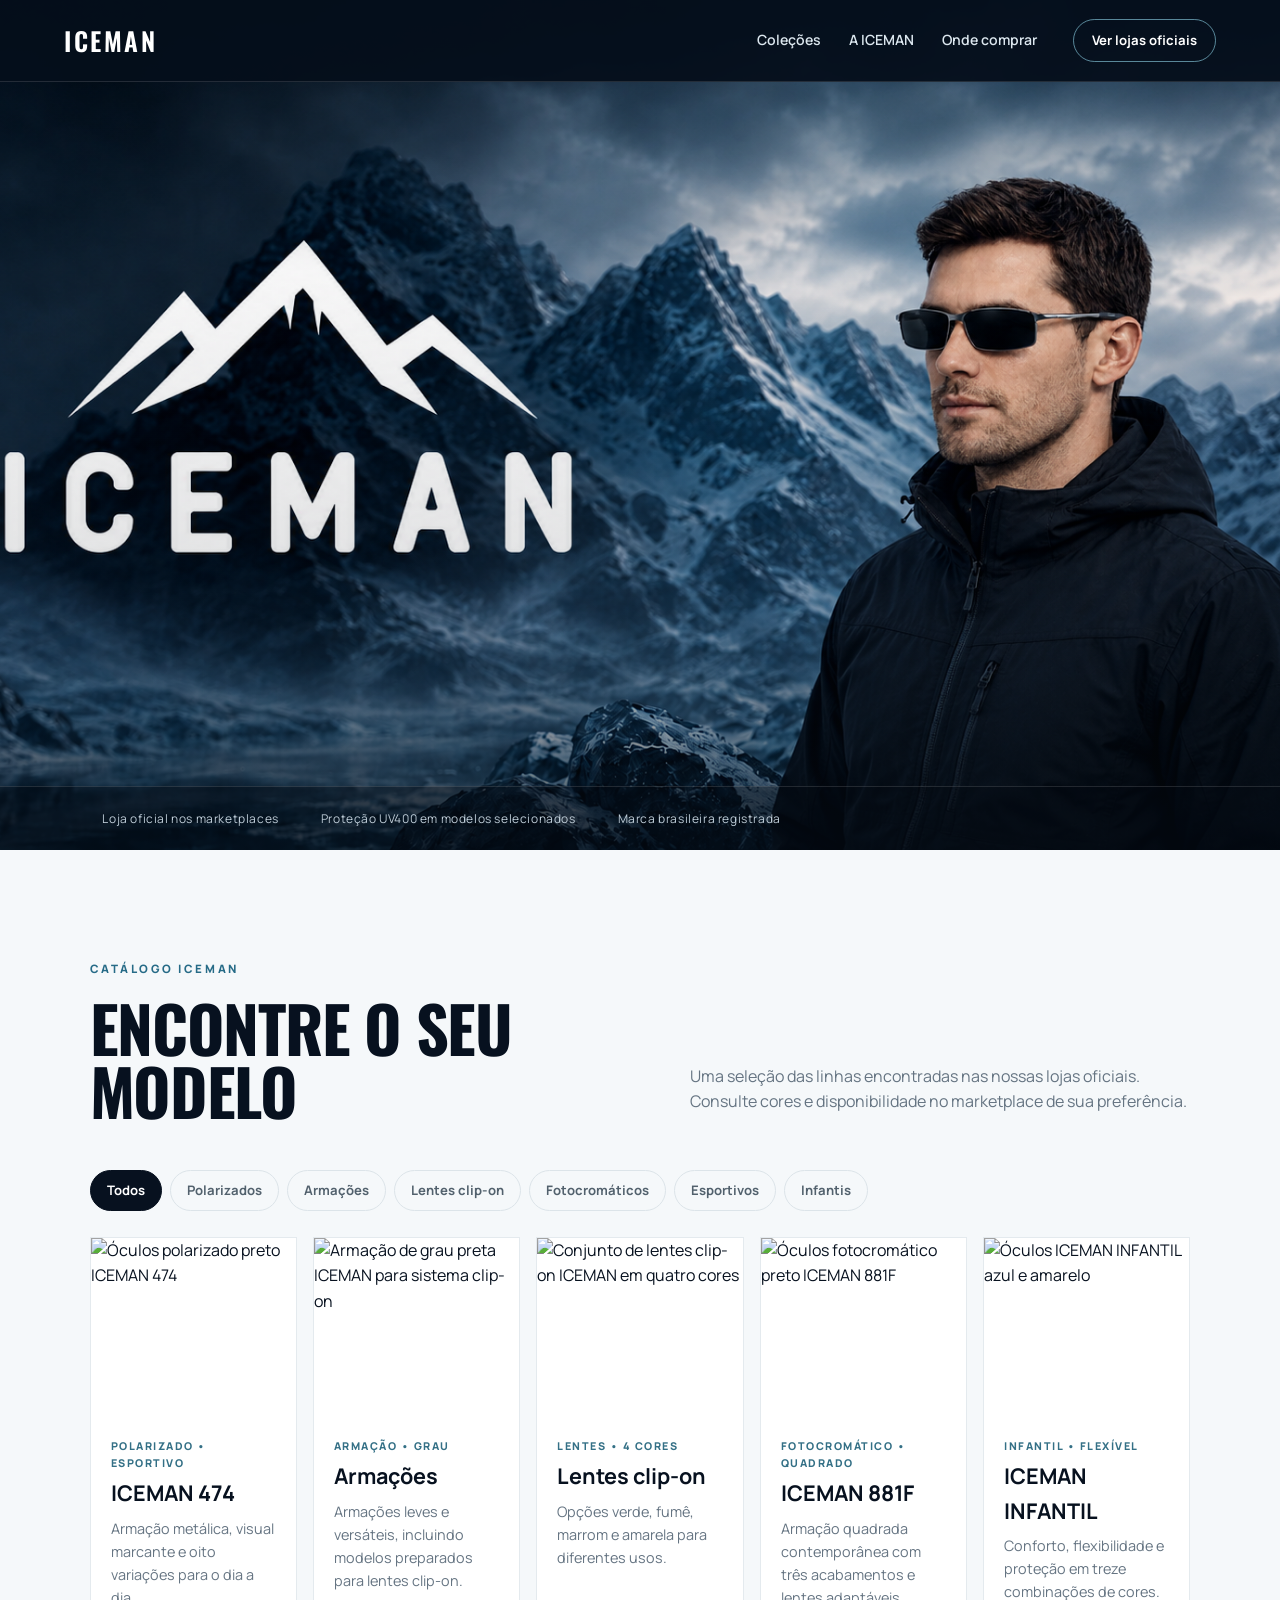
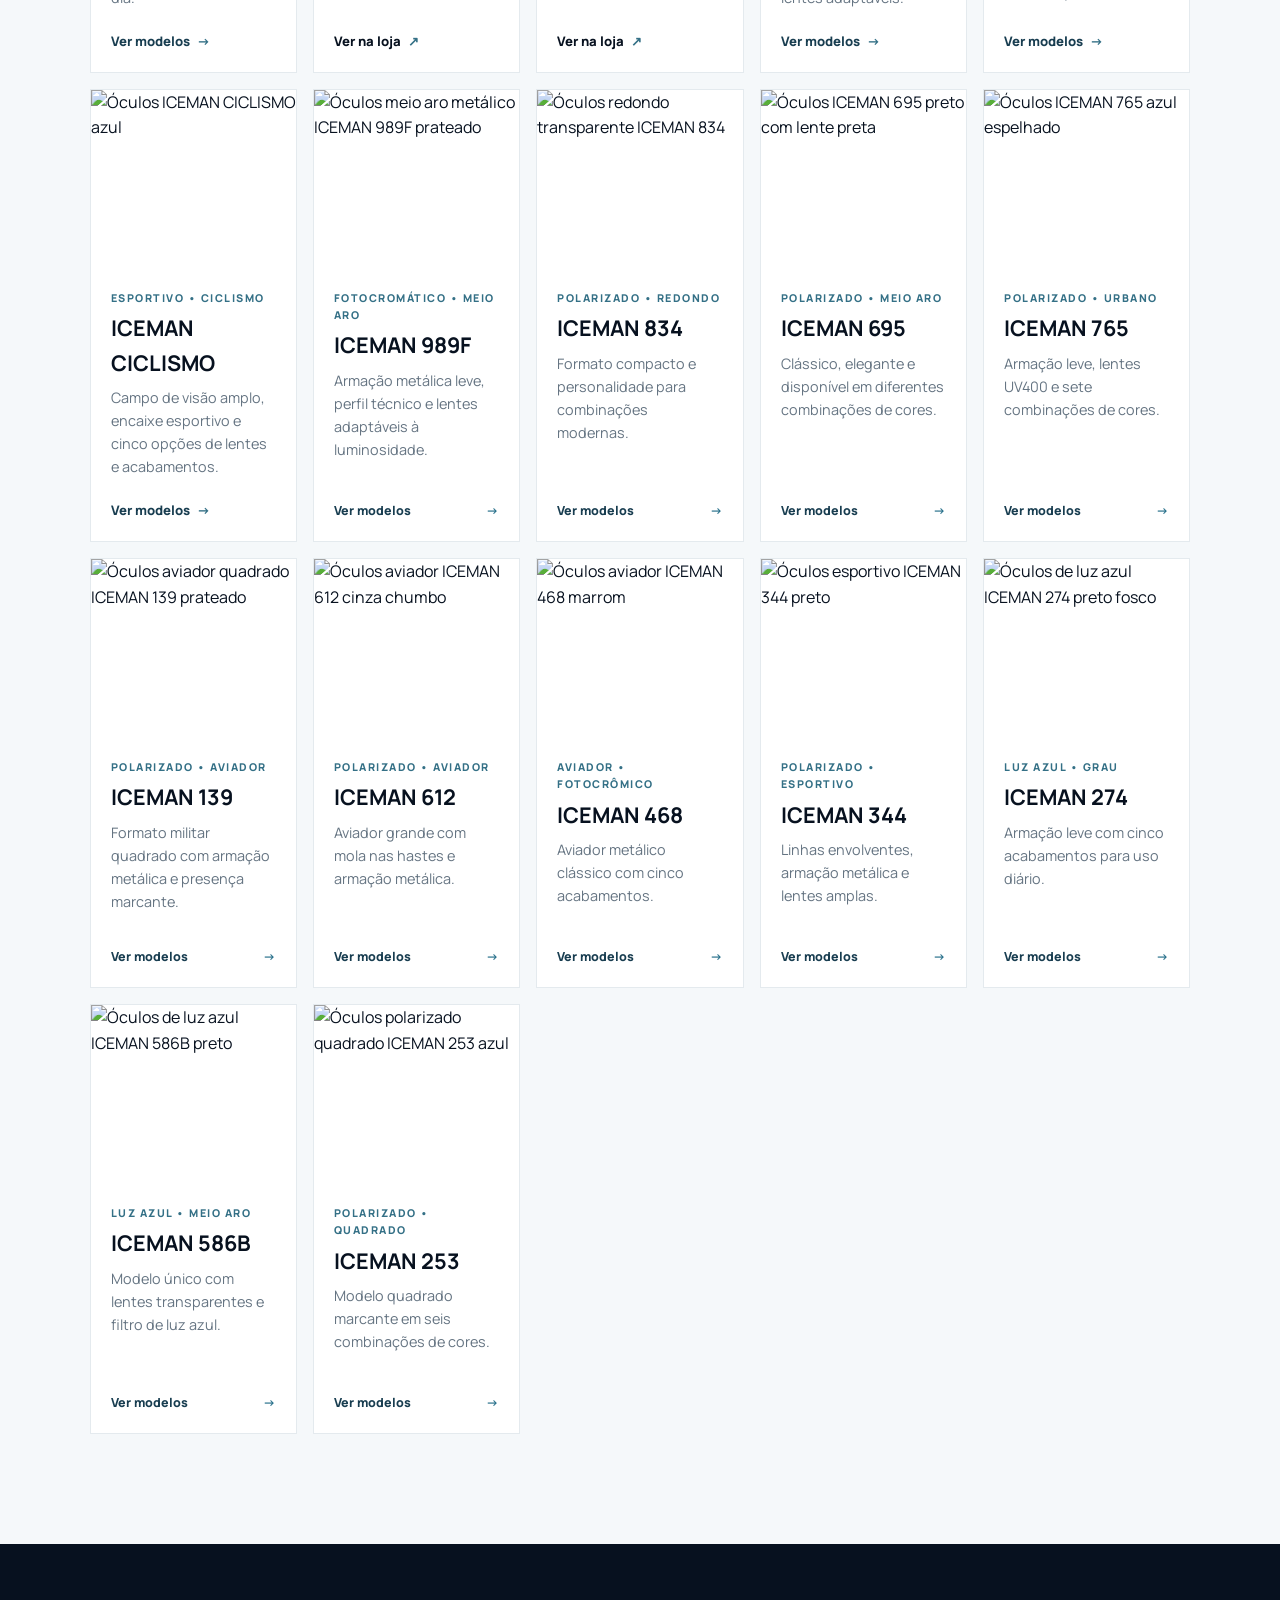
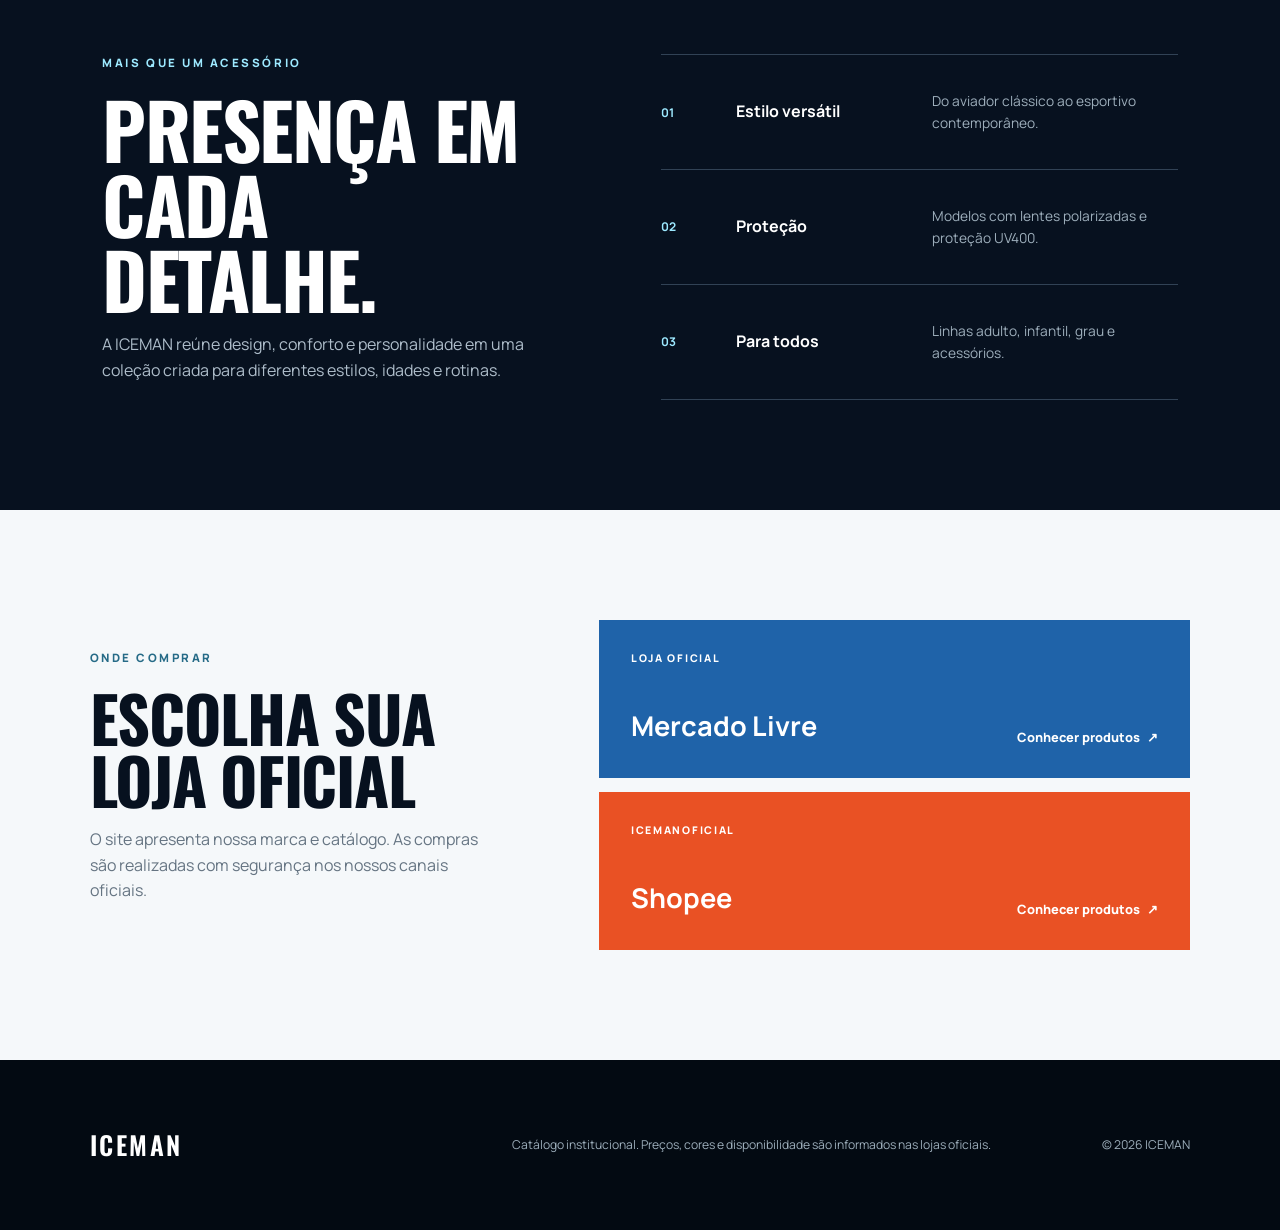
==== index.html @ 8d8adce5 "Adicionar site ICEMAN" ====
<!doctype html>
<html lang="pt-BR">
<head>
  <meta charset="utf-8">
  <meta name="viewport" content="width=device-width, initial-scale=1">
  <meta name="description" content="Conheça a ICEMAN: óculos de sol, polarizados, fotocromáticos, esportivos, infantis e clip-on. Encontre nossos produtos nas lojas oficiais.">
  <meta name="theme-color" content="#07111f">
  <title>ICEMAN</title>
  <link rel="preconnect" href="https://fonts.googleapis.com">
  <link rel="preconnect" href="https://fonts.gstatic.com" crossorigin>
  <link href="https://fonts.googleapis.com/css2?family=Manrope:wght@400;500;600;700;800&family=Oswald:wght@500;600&display=swap" rel="stylesheet">
  <link rel="icon" type="image/jpeg" href="favicon.jpeg">
  <link rel="stylesheet" href="styles.css">
  <link rel="stylesheet" href="catalog.css">
  <link rel="stylesheet" href="enhancements.css">
</head>
<body>
  <header class="site-header" id="topo">
    <a class="brand" href="#topo" aria-label="ICEMAN — início">
      <span class="brand-word">ICEMAN</span>
    </a>
    <button class="menu-toggle" type="button" aria-expanded="false" aria-controls="nav">Menu</button>
    <nav id="nav" aria-label="Navegação principal">
      <a href="#colecoes">Coleções</a>
      <a href="#diferenciais">A ICEMAN</a>
      <a href="#onde-comprar">Onde comprar</a>
    </nav>
    <a class="header-cta" href="#onde-comprar">Ver lojas oficiais</a>
  </header>

  <main>
    <section class="hero" aria-labelledby="hero-title">
      <img class="hero-image" src="hero-iceman-montanhas-v2.png" alt="Homem usando óculos ICEMAN diante de uma paisagem de montanhas">
      <div class="hero-overlay"></div>
      <div class="hero-content">
        <span class="eyebrow">DESIGN • CONFORTO • PERSONALIDADE</span>
        <h1 id="hero-title">Seu estilo.<br><span>Sua visão.</span></h1>
        <p>Óculos para acompanhar todos os seus momentos — do clássico ao esportivo, com proteção e presença.</p>
        <div class="hero-actions">
          <a class="button primary" href="#colecoes">Explorar catálogo</a>
          <a class="button secondary" href="#onde-comprar">Onde comprar</a>
        </div>
      </div>
      <div class="hero-foot">
        <span>Loja oficial nos marketplaces</span>
        <span>Proteção UV400 em modelos selecionados</span>
        <span>Marca brasileira registrada</span>
      </div>
    </section>

    <section class="catalog section" id="colecoes" aria-labelledby="catalog-title">
      <div class="section-heading">
        <div>
          <span class="eyebrow dark">CATÁLOGO ICEMAN</span>
          <h2 id="catalog-title">Encontre o seu modelo</h2>
        </div>
        <p>Uma seleção das linhas encontradas nas nossas lojas oficiais. Consulte cores e disponibilidade no marketplace de sua preferência.</p>
      </div>

      <div class="filters" role="group" aria-label="Filtrar catálogo">
        <button class="filter active" type="button" data-filter="todos" aria-pressed="true">Todos</button><button class="filter" type="button" data-filter="polarizado" aria-pressed="false">Polarizados</button><button class="filter" type="button" data-filter="armacao" aria-pressed="false">Armações</button><button class="filter" type="button" data-filter="lentes-clipon" aria-pressed="false">Lentes clip-on</button><button class="filter" type="button" data-filter="fotocromatico" aria-pressed="false">Fotocromáticos</button><button class="filter" type="button" data-filter="esportivo" aria-pressed="false">Esportivos</button><button class="filter" type="button" data-filter="infantil" aria-pressed="false">Infantis</button>
      </div>
      <div class="product-grid" aria-live="polite">
        <article class="product-card" data-category="polarizado"><div class="card-art photo-art"><img src="products/474/05-preto.png" alt="Óculos polarizado preto ICEMAN 474"></div><div class="card-copy"><span class="product-type">Polarizado • Esportivo</span><h3>ICEMAN 474</h3><p>Armação metálica, visual marcante e oito variações para o dia a dia.</p><a class="card-detail-link" href="produto/?modelo=474">Ver modelos <span aria-hidden="true">→</span></a></div></article>
        <article class="product-card" data-category="armacao"><div class="card-art photo-art"><img src="products/catalog/iceman-armacao-clipon.png" alt="Armação de grau preta ICEMAN para sistema clip-on"></div><div class="card-copy"><span class="product-type">Armação • Grau</span><h3>Armações</h3><p>Armações leves e versáteis, incluindo modelos preparados para lentes clip-on.</p><a href="https://shopee.com.br/icemanoficial" target="_blank" rel="noopener">Ver na loja <span aria-hidden="true">↗</span></a></div></article>
        <article class="product-card" data-category="lentes-clipon"><div class="card-art photo-art"><img src="products/catalog/iceman-lentes-clipon.png" alt="Conjunto de lentes clip-on ICEMAN em quatro cores"></div><div class="card-copy"><span class="product-type">Lentes • 4 cores</span><h3>Lentes clip-on</h3><p>Opções verde, fumê, marrom e amarela para diferentes usos.</p><a href="https://shopee.com.br/icemanoficial" target="_blank" rel="noopener">Ver na loja <span aria-hidden="true">↗</span></a></div></article>
        <article class="product-card" data-category="fotocromatico"><div class="card-art photo-art"><img src="products/881F/03-preto.png" alt="Óculos fotocromático preto ICEMAN 881F"></div><div class="card-copy"><span class="product-type">Fotocromático • Quadrado</span><h3>ICEMAN 881F</h3><p>Armação quadrada contemporânea com três acabamentos e lentes adaptáveis.</p><a class="card-detail-link" href="produto/?modelo=881F">Ver modelos <span aria-hidden="true">→</span></a></div></article>
        <article class="product-card" data-category="infantil polarizado"><div class="card-art photo-art"><img src="products/infantil/01-azul-amarelo.png" alt="Óculos ICEMAN INFANTIL azul e amarelo"></div><div class="card-copy"><span class="product-type">Infantil • Flexível</span><h3>ICEMAN INFANTIL</h3><p>Conforto, flexibilidade e proteção em treze combinações de cores.</p><a class="card-detail-link" href="produto/?modelo=476">Ver modelos <span aria-hidden="true">→</span></a></div></article>
        <article class="product-card" data-category="esportivo polarizado fotocromatico"><div class="card-art photo-art"><img src="products/ciclismo/02-azul-claro.png" alt="Óculos ICEMAN CICLISMO azul"></div><div class="card-copy"><span class="product-type">Esportivo • Ciclismo</span><h3>ICEMAN CICLISMO</h3><p>Campo de visão amplo, encaixe esportivo e cinco opções de lentes e acabamentos.</p><a class="card-detail-link" href="produto/?modelo=ciclismo">Ver modelos <span aria-hidden="true">→</span></a></div></article>
        <article class="product-card" data-category="fotocromatico esportivo"><a class="product-card-link" href="produto/?modelo=989F"><div class="card-art photo-art"><img src="products/989F/01-prateado.png" alt="Óculos meio aro metálico ICEMAN 989F prateado"></div><div class="card-copy"><span class="product-type">Fotocromático • Meio aro</span><h3>ICEMAN 989F</h3><p>Armação metálica leve, perfil técnico e lentes adaptáveis à luminosidade.</p><span class="card-detail-link">Ver modelos <b aria-hidden="true">→</b></span></div></a></article>
        <article class="product-card" data-category="polarizado"><a class="product-card-link" href="produto/?modelo=834"><div class="card-art photo-art"><img src="products/834/02-transparente.png" alt="Óculos redondo transparente ICEMAN 834"></div><div class="card-copy"><span class="product-type">Polarizado • Redondo</span><h3>ICEMAN 834</h3><p>Formato compacto e personalidade para combinações modernas.</p><span class="card-detail-link">Ver modelos <b aria-hidden="true">→</b></span></div></a></article>
        <article class="product-card" data-category="polarizado"><a class="product-card-link" href="produto/?modelo=695"><div class="card-art photo-art"><img src="products/695/01-preto-lente-preta.png" alt="Óculos ICEMAN 695 preto com lente preta"></div><div class="card-copy"><span class="product-type">Polarizado • Meio aro</span><h3>ICEMAN 695</h3><p>Clássico, elegante e disponível em diferentes combinações de cores.</p><span class="card-detail-link">Ver modelos <b aria-hidden="true">→</b></span></div></a></article>
        <article class="product-card" data-category="polarizado esportivo fotocromatico"><a class="product-card-link" href="produto/?modelo=765"><div class="card-art photo-art"><img src="products/765/04-azul.png" alt="Óculos ICEMAN 765 azul espelhado"></div><div class="card-copy"><span class="product-type">Polarizado • Urbano</span><h3>ICEMAN 765</h3><p>Armação leve, lentes UV400 e sete combinações de cores.</p><span class="card-detail-link">Ver modelos <b aria-hidden="true">→</b></span></div></a></article>
        <article class="product-card" data-category="polarizado"><a class="product-card-link" href="produto/?modelo=139"><div class="card-art photo-art"><img src="products/139/01-prateado.png" alt="Óculos aviador quadrado ICEMAN 139 prateado"></div><div class="card-copy"><span class="product-type">Polarizado • Aviador</span><h3>ICEMAN 139</h3><p>Formato militar quadrado com armação metálica e presença marcante.</p><span class="card-detail-link">Ver modelos <b aria-hidden="true">→</b></span></div></a></article>
        <article class="product-card" data-category="polarizado"><a class="product-card-link" href="produto/?modelo=612"><div class="card-art photo-art"><img src="products/612/01-cinza-chumbo.png" alt="Óculos aviador ICEMAN 612 cinza chumbo"></div><div class="card-copy"><span class="product-type">Polarizado • Aviador</span><h3>ICEMAN 612</h3><p>Aviador grande com mola nas hastes e armação metálica.</p><span class="card-detail-link">Ver modelos <b aria-hidden="true">→</b></span></div></a></article>
        <article class="product-card" data-category="polarizado fotocromatico"><a class="product-card-link" href="produto/?modelo=468"><div class="card-art photo-art"><img src="products/468/01-marrom.png" alt="Óculos aviador ICEMAN 468 marrom"></div><div class="card-copy"><span class="product-type">Aviador • Fotocrômico</span><h3>ICEMAN 468</h3><p>Aviador metálico clássico com cinco acabamentos.</p><span class="card-detail-link">Ver modelos <b aria-hidden="true">→</b></span></div></a></article>
        <article class="product-card" data-category="polarizado esportivo"><a class="product-card-link" href="produto/?modelo=344"><div class="card-art photo-art"><img src="products/344/01-preto.png" alt="Óculos esportivo ICEMAN 344 preto"></div><div class="card-copy"><span class="product-type">Polarizado • Esportivo</span><h3>ICEMAN 344</h3><p>Linhas envolventes, armação metálica e lentes amplas.</p><span class="card-detail-link">Ver modelos <b aria-hidden="true">→</b></span></div></a></article>
        <article class="product-card" data-category="armacao luz-azul"><a class="product-card-link" href="produto/?modelo=274"><div class="card-art photo-art"><img src="products/274/01-preto-fosco.png" alt="Óculos de luz azul ICEMAN 274 preto fosco"></div><div class="card-copy"><span class="product-type">Luz azul • Grau</span><h3>ICEMAN 274</h3><p>Armação leve com cinco acabamentos para uso diário.</p><span class="card-detail-link">Ver modelos <b aria-hidden="true">→</b></span></div></a></article>
        <article class="product-card" data-category="armacao luz-azul"><a class="product-card-link" href="produto/?modelo=586B"><div class="card-art photo-art"><img src="products/586B/01-principal.png" alt="Óculos de luz azul ICEMAN 586B preto"></div><div class="card-copy"><span class="product-type">Luz azul • Meio aro</span><h3>ICEMAN 586B</h3><p>Modelo único com lentes transparentes e filtro de luz azul.</p><span class="card-detail-link">Ver modelos <b aria-hidden="true">→</b></span></div></a></article>
        <article class="product-card" data-category="polarizado"><a class="product-card-link" href="produto/?modelo=253"><div class="card-art photo-art"><img src="products/253/01-azul.png" alt="Óculos polarizado quadrado ICEMAN 253 azul"></div><div class="card-copy"><span class="product-type">Polarizado • Quadrado</span><h3>ICEMAN 253</h3><p>Modelo quadrado marcante em seis combinações de cores.</p><span class="card-detail-link">Ver modelos <b aria-hidden="true">→</b></span></div></a></article>
      </div>
    </section>

    <section class="manifesto" id="diferenciais" aria-labelledby="manifesto-title">
      <div class="manifesto-copy">
        <span class="eyebrow">MAIS QUE UM ACESSÓRIO</span>
        <h2 id="manifesto-title">Presença em<br>cada detalhe.</h2>
        <p>A ICEMAN reúne design, conforto e personalidade em uma coleção criada para diferentes estilos, idades e rotinas.</p>
      </div>
      <div class="benefits">
        <div><strong>01</strong><h3>Estilo versátil</h3><p>Do aviador clássico ao esportivo contemporâneo.</p></div>
        <div><strong>02</strong><h3>Proteção</h3><p>Modelos com lentes polarizadas e proteção UV400.</p></div>
        <div><strong>03</strong><h3>Para todos</h3><p>Linhas adulto, infantil, grau e acessórios.</p></div>
      </div>
    </section>

    <section class="stores section" id="onde-comprar" aria-labelledby="stores-title">
      <div class="stores-intro">
        <span class="eyebrow dark">ONDE COMPRAR</span>
        <h2 id="stores-title">Escolha sua loja oficial</h2>
        <p>O site apresenta nossa marca e catálogo. As compras são realizadas com segurança nos nossos canais oficiais.</p>
      </div>
      <div class="store-links">
        <a class="store-card ml" href="https://www.mercadolivre.com.br/loja/iceman" target="_blank" rel="noopener">
          <span class="store-label">LOJA OFICIAL</span><strong>Mercado Livre</strong><span>Conhecer produtos <b aria-hidden="true">↗</b></span>
        </a>
        <a class="store-card shopee" href="https://shopee.com.br/icemanoficial" target="_blank" rel="noopener">
          <span class="store-label">ICEMANOFICIAL</span><strong>Shopee</strong><span>Conhecer produtos <b aria-hidden="true">↗</b></span>
        </a>
      </div>
    </section>
  </main>

  <footer>
    <a class="brand footer-brand" href="#topo"><span class="brand-word">ICEMAN</span></a>
    <p>Catálogo institucional. Preços, cores e disponibilidade são informados nas lojas oficiais.</p>
    <span>© <span id="year"></span> ICEMAN</span>
  </footer>
  <script src="app.js"></script>
</body>
</html>
---- styles.css ----
:root{--ink:#07111f;--blue:#0e2c48;--ice:#9de9ff;--paper:#f5f8fa;--white:#fff;--muted:#657482;--line:#dce4e9;--orange:#f15a29}*{box-sizing:border-box}html{scroll-behavior:smooth}body{margin:0;background:var(--paper);color:var(--ink);font-family:Manrope,Arial,sans-serif;font-size:16px;line-height:1.6}a{color:inherit;text-decoration:none}button{font:inherit}.site-header{height:82px;padding:0 clamp(20px,5vw,76px);display:flex;align-items:center;gap:36px;background:rgba(5,14,27,.94);color:white;position:absolute;z-index:10;width:100%;border-bottom:1px solid rgba(255,255,255,.12)}.brand{display:inline-flex;align-items:flex-end;gap:8px;line-height:1}.brand-word{font-family:Oswald,sans-serif;font-size:1.6rem;font-weight:600;letter-spacing:.1em}.brand-tag{font-size:.54rem;letter-spacing:.23em;color:var(--ice);padding-bottom:3px}.site-header nav{margin-left:auto;display:flex;gap:28px}.site-header nav a{font-size:.88rem;font-weight:600;color:#dce7ef}.site-header nav a:hover{color:var(--ice)}.header-cta{border:1px solid rgba(157,233,255,.55);padding:10px 18px;border-radius:999px;font-size:.82rem;font-weight:700}.menu-toggle{display:none;background:none;border:1px solid #385269;color:white;border-radius:999px;padding:7px 14px}.hero{height:min(850px,100vh);min-height:700px;position:relative;display:flex;align-items:center;color:white;overflow:hidden;background:#07111f}.hero-image{position:absolute;inset:0;width:100%;height:100%;object-fit:cover;object-position:center}.hero-overlay{position:absolute;inset:0;background:linear-gradient(90deg,rgba(2,9,18,.95) 0%,rgba(3,12,24,.78) 37%,rgba(3,10,18,.12) 72%),linear-gradient(0deg,rgba(3,10,18,.6),transparent 35%)}.hero-content{position:relative;z-index:1;width:min(700px,80%);margin-left:clamp(24px,8vw,130px);padding-top:50px}.eyebrow{display:block;font-size:.72rem;font-weight:800;letter-spacing:.22em;color:var(--ice);margin-bottom:18px}.eyebrow.dark{color:#266b87}.hero h1,.section h2,.manifesto h2{font-family:Oswald,sans-serif;text-transform:uppercase;line-height:.98;margin:0;letter-spacing:-.02em}.hero h1{font-size:clamp(4rem,8.2vw,8rem)}.hero h1 span{color:var(--ice)}.hero-content p{max-width:570px;font-size:clamp(1rem,1.35vw,1.2rem);color:#d5e1e9;margin:24px 0 34px}.hero-actions{display:flex;gap:13px;flex-wrap:wrap}.button{padding:13px 23px;border-radius:4px;font-size:.88rem;font-weight:800}.button.primary{background:var(--ice);color:var(--ink)}.button.secondary{border:1px solid rgba(255,255,255,.45);color:white}.hero-foot{position:absolute;z-index:1;bottom:0;left:0;right:0;padding:22px clamp(24px,8vw,130px);display:flex;gap:42px;color:#bfcdd8;font-size:.75rem;letter-spacing:.05em;border-top:1px solid rgba(255,255,255,.12);background:rgba(3,10,18,.36)}.section{padding:110px clamp(20px,7vw,112px)}.section-heading{display:flex;justify-content:space-between;align-items:end;gap:40px;margin-bottom:48px}.section-heading h2,.stores h2{font-size:clamp(2.7rem,5vw,5.4rem)}.section-heading p{max-width:500px;color:var(--muted);margin:0 0 7px}.filters{display:flex;gap:8px;flex-wrap:wrap;margin-bottom:26px}.filter{border:1px solid var(--line);background:transparent;border-radius:999px;padding:9px 16px;color:#52616d;font-size:.82rem;font-weight:700;cursor:pointer}.filter.active,.filter:hover{background:var(--ink);color:white;border-color:var(--ink)}.product-grid{display:grid;grid-template-columns:repeat(3,1fr);gap:16px}.product-card{background:white;border:1px solid #e4eaee;min-height:430px;display:flex;flex-direction:column;transition:.25s ease}.product-card:hover{transform:translateY(-4px);box-shadow:0 18px 45px rgba(7,17,31,.09)}.card-art{height:210px;position:relative;overflow:hidden;background:linear-gradient(135deg,#d9eef6,#f6fbfd)}.card-art:before{content:"";position:absolute;width:180px;height:180px;border-radius:50%;background:rgba(255,255,255,.52);right:-35px;top:-55px}.card-art:after{content:"";position:absolute;width:170px;height:2px;background:#a6c7d5;left:50%;top:51%;transform:translateX(-50%)}.card-art span,.card-art span:before{position:absolute;display:block;border:8px solid #122233;width:88px;height:53px;border-radius:25px 25px 32px 32px;top:76px;z-index:1}.card-art span{left:calc(50% - 94px)}.card-art span:before{content:"";left:88px;top:-8px}.card-art span:after{content:"";position:absolute;left:77px;top:13px;width:19px;border-top:7px solid #122233}.card-art.aviator{background:linear-gradient(135deg,#ccdbe3,#eff5f7)}.card-art.aviator span,.card-art.aviator span:before{border-width:5px;border-radius:45% 45% 55% 55%;height:68px}.card-art.clipon{background:linear-gradient(135deg,#d6e5ff,#eef3ff)}.card-art.clipon span,.card-art.clipon span:before{border-color:#354a78}.card-art.photochromic{background:linear-gradient(135deg,#d4e8ec,#90b5c3)}.card-art.photochromic span,.card-art.photochromic span:before{background:linear-gradient(135deg,rgba(10,28,39,.08),rgba(10,28,39,.6))}.card-art.kids{background:linear-gradient(135deg,#a4e1f4,#e7f8fd)}.card-art.kids span,.card-art.kids span:before{border-color:#14617c;border-radius:38%;transform:scale(.85)}.card-art.sport{background:linear-gradient(135deg,#9fbed2,#dfeaf0)}.card-art.sport span{width:190px;height:72px;left:calc(50% - 95px);border-radius:12px 12px 48px 48px;background:rgba(17,38,58,.6)}.card-art.sport span:before,.card-art.sport span:after{display:none}.card-art.round{background:linear-gradient(135deg,#d7c9b7,#f3ede6)}.card-art.round span,.card-art.round span:before{border-radius:50%;height:78px;width:78px}.card-art.round span:before{left:83px}.card-art.round span:after{left:69px;width:24px}.card-copy{padding:24px;display:flex;flex-direction:column;flex:1}.product-type{font-size:.67rem;letter-spacing:.14em;font-weight:800;color:#347086;text-transform:uppercase}.card-copy h3{font-size:1.55rem;margin:4px 0 6px}.card-copy p{font-size:.9rem;color:var(--muted);margin:0 0 22px}.card-copy a{margin-top:auto;font-size:.82rem;font-weight:800}.card-copy a span{color:#347086;margin-left:4px}.product-card.is-hidden{display:none}.manifesto{background:var(--ink);color:white;padding:110px clamp(20px,8vw,130px);display:grid;grid-template-columns:1fr 1.2fr;gap:10vw}.manifesto h2{font-size:clamp(3rem,6vw,6.5rem)}.manifesto-copy p{color:#aebdca;max-width:500px}.benefits{display:grid;grid-template-columns:1fr;border-top:1px solid #314255}.benefits>div{display:grid;grid-template-columns:55px 1fr 1.4fr;align-items:center;gap:20px;border-bottom:1px solid #314255;padding:28px 0}.benefits strong{color:var(--ice);font-size:.75rem}.benefits h3{font-size:1rem;margin:0}.benefits p{font-size:.86rem;color:#9eafbc;margin:0}.stores{display:grid;grid-template-columns:.8fr 1.2fr;gap:9vw;align-items:center}.stores-intro p{color:var(--muted);max-width:500px}.store-links{display:grid;gap:14px}.store-card{padding:30px 32px;min-height:158px;display:grid;grid-template-columns:1fr auto;align-items:end;color:white;transition:.2s}.store-card:hover{transform:translateX(5px)}.store-card strong{font-size:1.7rem}.store-card>span:last-child{font-size:.8rem;font-weight:800}.store-label{grid-column:1/-1;font-size:.66rem;font-weight:800;letter-spacing:.16em;align-self:start}.store-card.ml{background:#1f63a9}.store-card.shopee{background:#e95124}.store-card b{margin-left:4px}footer{background:#030a12;color:#9daebb;min-height:170px;padding:48px clamp(20px,7vw,112px);display:grid;grid-template-columns:1fr 2fr auto;gap:40px;align-items:center;font-size:.76rem}.footer-brand{color:white}.footer-brand .brand-tag{color:var(--ice)}footer p{text-align:center}@media(max-width:900px){.site-header{height:68px}.site-header nav{position:absolute;top:68px;left:0;right:0;margin:0;background:#07111f;padding:18px 24px;display:none;flex-direction:column}.site-header nav.open{display:flex}.header-cta{display:none}.menu-toggle{display:block;margin-left:auto}.hero{min-height:760px}.hero-image{object-position:60% center}.hero-overlay{background:linear-gradient(90deg,rgba(2,9,18,.94),rgba(3,12,24,.58)),linear-gradient(0deg,rgba(3,10,18,.72),transparent)}.hero-content{margin-left:24px;width:calc(100% - 48px)}.hero-foot{padding:16px 24px;gap:15px;flex-wrap:wrap}.section{padding:78px 20px}.section-heading{display:block}.section-heading p{margin-top:20px}.product-grid{grid-template-columns:repeat(2,1fr)}.manifesto{grid-template-columns:1fr;padding:78px 24px}.stores{grid-template-columns:1fr}.benefits>div{grid-template-columns:36px 1fr}.benefits p{grid-column:2}footer{grid-template-columns:1fr;text-align:center;gap:15px}footer p{text-align:center;margin:0}}@media(max-width:590px){.hero h1{font-size:3.9rem}.hero-content p{font-size:1rem}.hero-foot span{width:100%}.product-grid{grid-template-columns:1fr}.product-card{min-height:400px}.section-heading h2,.stores h2{font-size:2.9rem}.filters{flex-wrap:nowrap;overflow-x:auto;padding-bottom:8px}.filter{white-space:nowrap}.benefits>div{padding:22px 0}.store-card{grid-template-columns:1fr}.store-card>span:last-child{margin-top:15px}.manifesto h2{font-size:3.8rem}}
---- catalog.css ----
.product-card-link{display:flex;flex-direction:column;height:100%}.photo-art{background:#f4f7f8}.photo-art:before,.photo-art:after{display:none}.photo-art img{width:100%;height:100%;object-fit:contain;display:block}.card-detail-link{margin-top:auto;font-size:.78rem;font-weight:800;color:#183d50}.card-detail-link b{float:right;color:#27708b}.inner-page{background:#edf3f6}.inner-header{position:relative;background:#07111f}.product-page-body{background:#07111f}.product-detail{min-height:calc(100vh - 82px);display:grid;grid-template-columns:1.08fr .92fr}.gallery-panel{background:#e9eff2;padding:36px;display:grid;grid-template-rows:minmax(0,1fr) auto;gap:14px;min-width:0}.gallery-main{background:white;min-height:590px;display:grid;place-items:center;overflow:hidden}.gallery-main img{width:100%;height:100%;max-height:690px;object-fit:contain}.gallery-thumbs{display:grid;grid-template-columns:repeat(3,110px);gap:10px}.gallery-thumb{height:86px;border:2px solid transparent;background:white;padding:4px;cursor:pointer}.gallery-thumb.active{border-color:#27708b}.gallery-thumb img{width:100%;height:100%;object-fit:contain}.product-information{background:#f7fafb;padding:55px clamp(30px,5vw,78px);display:flex;flex-direction:column;justify-content:center}.detail-breadcrumb{display:flex;gap:10px;font-size:.76rem;color:#748793;margin-bottom:44px}.detail-breadcrumb a:hover{color:#27708b}.product-information h1{font-family:Oswald,sans-serif;font-size:clamp(4rem,7vw,7rem);line-height:.9;margin:0;color:#07111f}.product-description{max-width:580px;color:#657482;font-size:1rem;margin:22px 0}.detail-list{padding:0;margin:0 0 28px;display:flex;flex-wrap:wrap;gap:8px;list-style:none}.detail-list li{border:1px solid #cfdbe1;border-radius:999px;padding:8px 13px;font-size:.72rem;font-weight:700;color:#4e6370}.color-block{border-top:1px solid #cfdae0;padding:22px 0}.color-block>span,.buy-block>span{font-size:.68rem;letter-spacing:.18em;font-weight:800;color:#58707e}.color-list{display:flex;flex-wrap:wrap;gap:9px;margin:13px 0}.color-item{display:inline-flex;align-items:center;gap:7px;border:1px solid #d4dfe4;background:white;border-radius:999px;padding:7px 11px;font-size:.68rem;font-weight:700}.color-item i{width:15px;height:15px;border-radius:50%;border:1px solid rgba(0,0,0,.15)}.color-block p,.buy-block p{font-size:.7rem;color:#788a95;margin:8px 0}.buy-block{border-top:1px solid #cfdae0;padding-top:22px}.market-buttons{display:grid;grid-template-columns:1fr 1fr;gap:10px;margin:13px 0}.market-button{color:white;padding:17px 18px;display:grid;grid-template-columns:1fr auto;transition:transform .2s ease}.market-button:hover{transform:translateY(-3px)}.market-button small{grid-column:1/-1;font-size:.56rem;letter-spacing:.14em;opacity:.8}.market-button strong{font-size:.95rem}.market-button b{font-weight:400}.ml-button{background:#2467a7}.shopee-button{background:#e95226}.back-catalog{margin-top:22px;font-size:.78rem;font-weight:800;color:#3b6679}
@media(max-width:900px){.product-detail{grid-template-columns:1fr}.gallery-main{min-height:470px}.product-information{padding:50px 24px}.gallery-panel{padding:20px}.gallery-thumbs{grid-template-columns:repeat(3,1fr)}}
@media(max-width:590px){.gallery-main{min-height:360px}.gallery-thumb{height:72px}.market-buttons{grid-template-columns:1fr}.product-information h1{font-size:4.3rem}}
---- enhancements.css ----
.hero-image{object-position:center center}
.hero-overlay{background:linear-gradient(0deg,rgba(3,10,18,.68) 0%,rgba(3,10,18,.12) 28%,rgba(3,10,18,.03) 68%,rgba(3,10,18,.28) 100%)}
.hero-content{display:none}
.photo-art,.photo-art img{background:#fff}
.color-item{cursor:pointer;transition:border-color .18s ease,box-shadow .18s ease,transform .18s ease}
.color-item:hover,.color-item:focus-visible,.color-item.active{border-color:#27708b;box-shadow:0 0 0 2px rgba(39,112,139,.14);transform:translateY(-1px)}
@media(max-width:900px){.hero{min-height:620px;height:72vh}.hero-image{object-position:64% center}.hero-overlay{background:linear-gradient(0deg,rgba(3,10,18,.76),rgba(3,10,18,.04) 55%,rgba(3,10,18,.3))}}
@media(max-width:590px){.hero{min-height:540px}.hero-image{object-position:68% center}}
.product-grid{grid-template-columns:repeat(5,minmax(0,1fr))}
.card-art{height:180px}
.card-copy{padding:20px}
.card-copy h3{font-size:1.35rem}
@media(max-width:1200px){.product-grid{grid-template-columns:repeat(4,minmax(0,1fr))}}
@media(max-width:900px){.product-grid{grid-template-columns:repeat(2,minmax(0,1fr))}.card-art{height:210px}}
@media(max-width:590px){.product-grid{grid-template-columns:1fr}}
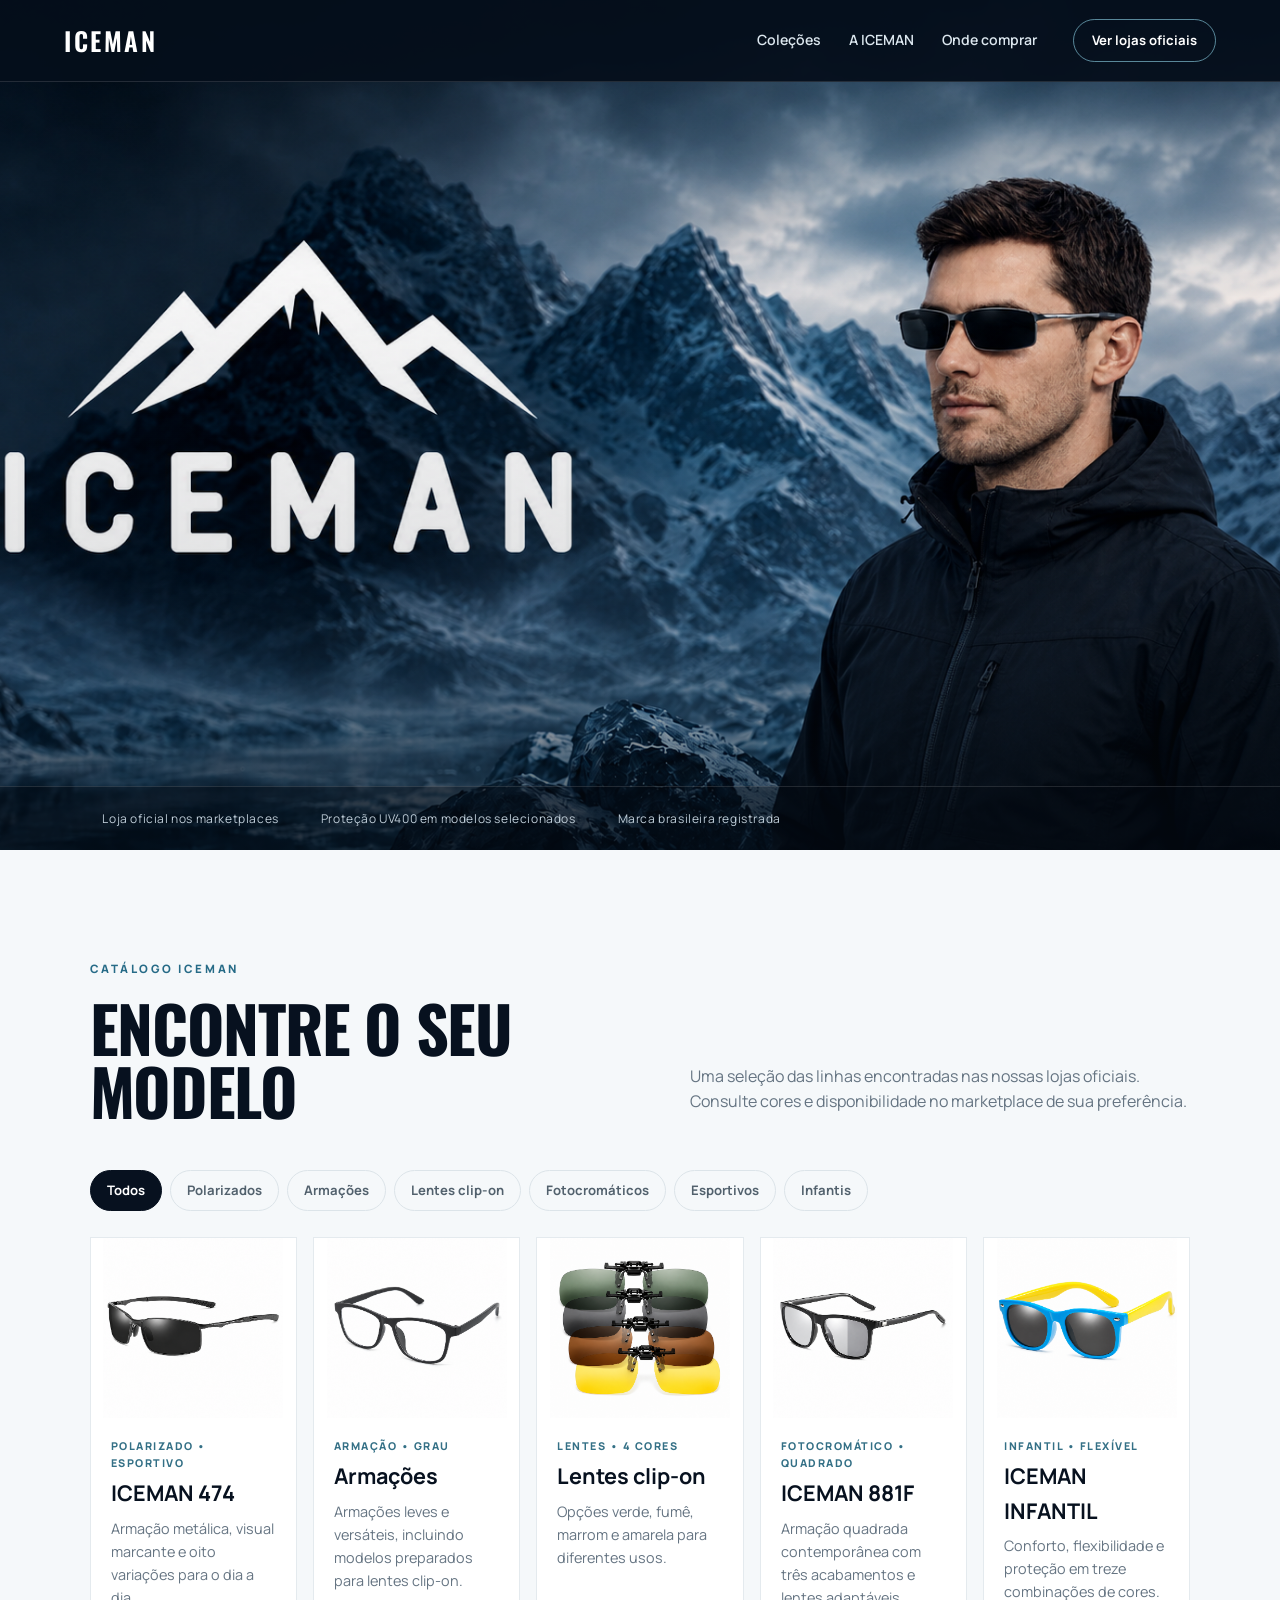
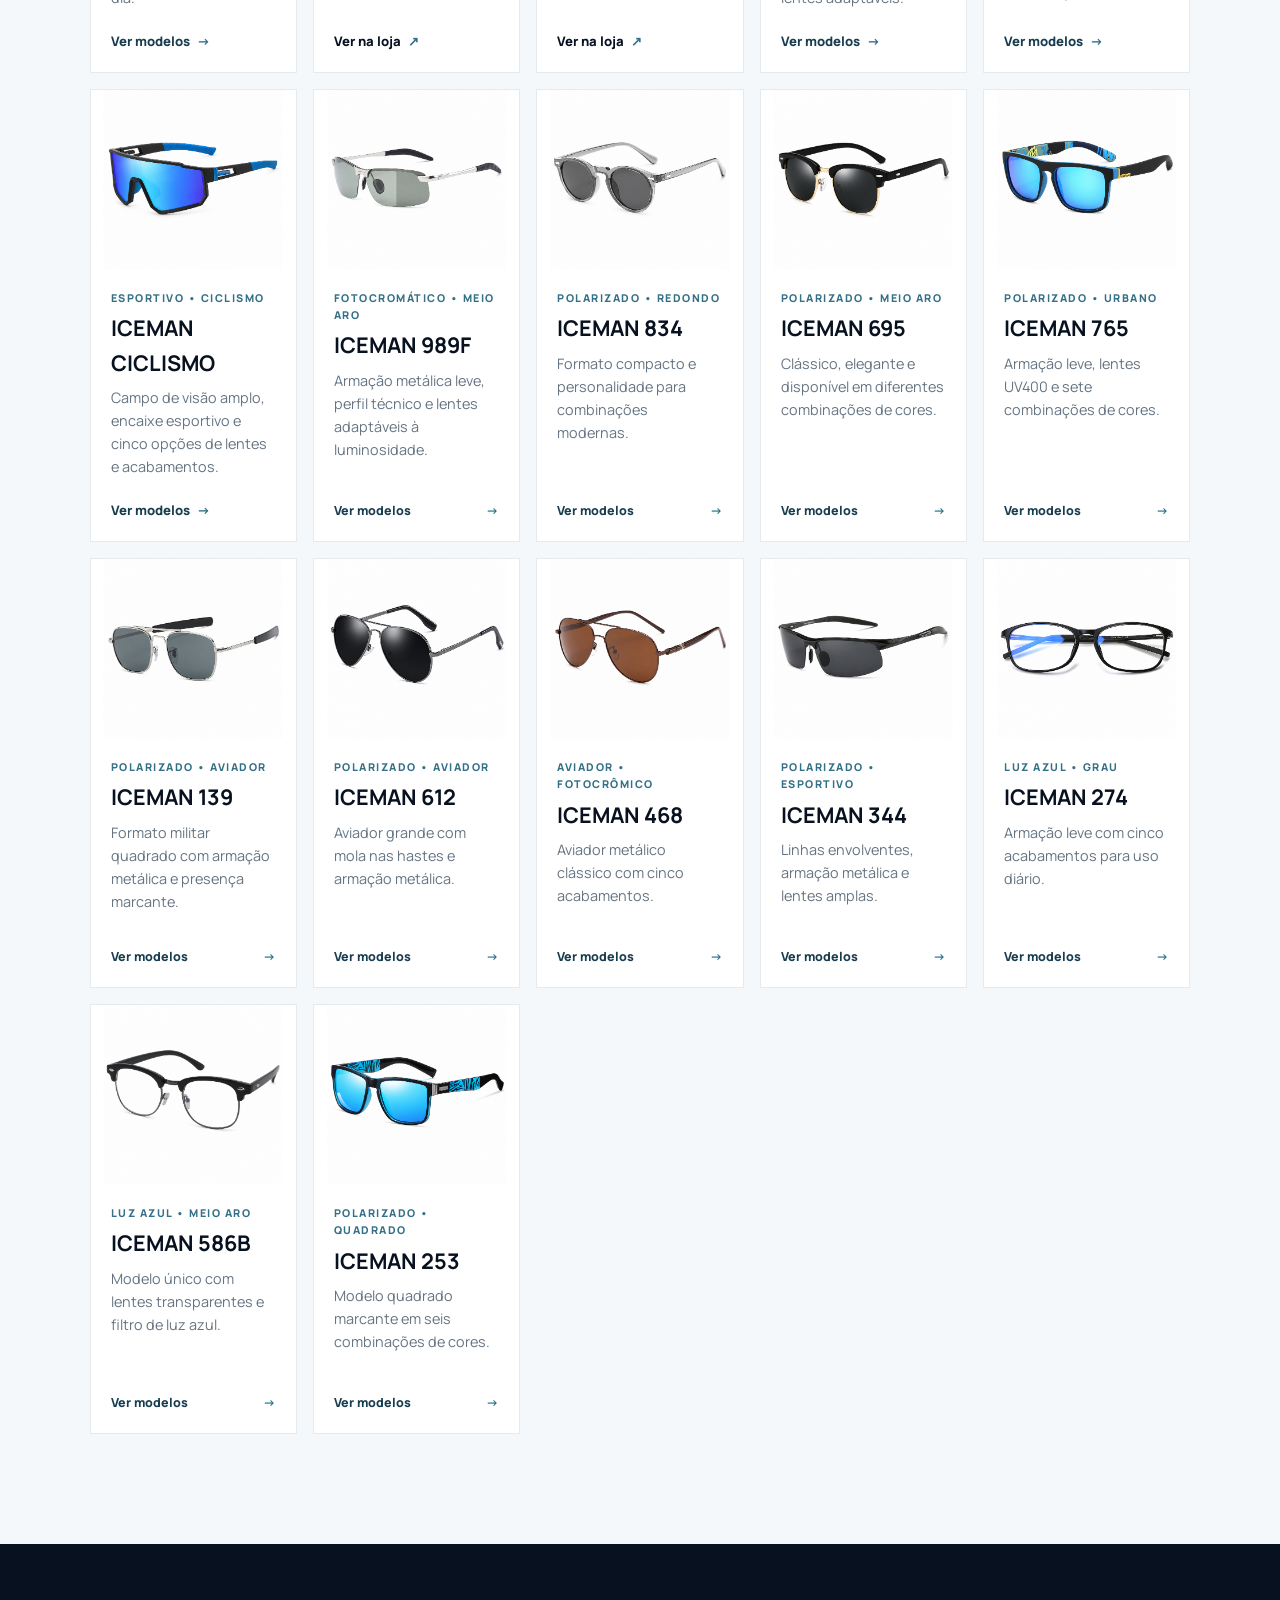
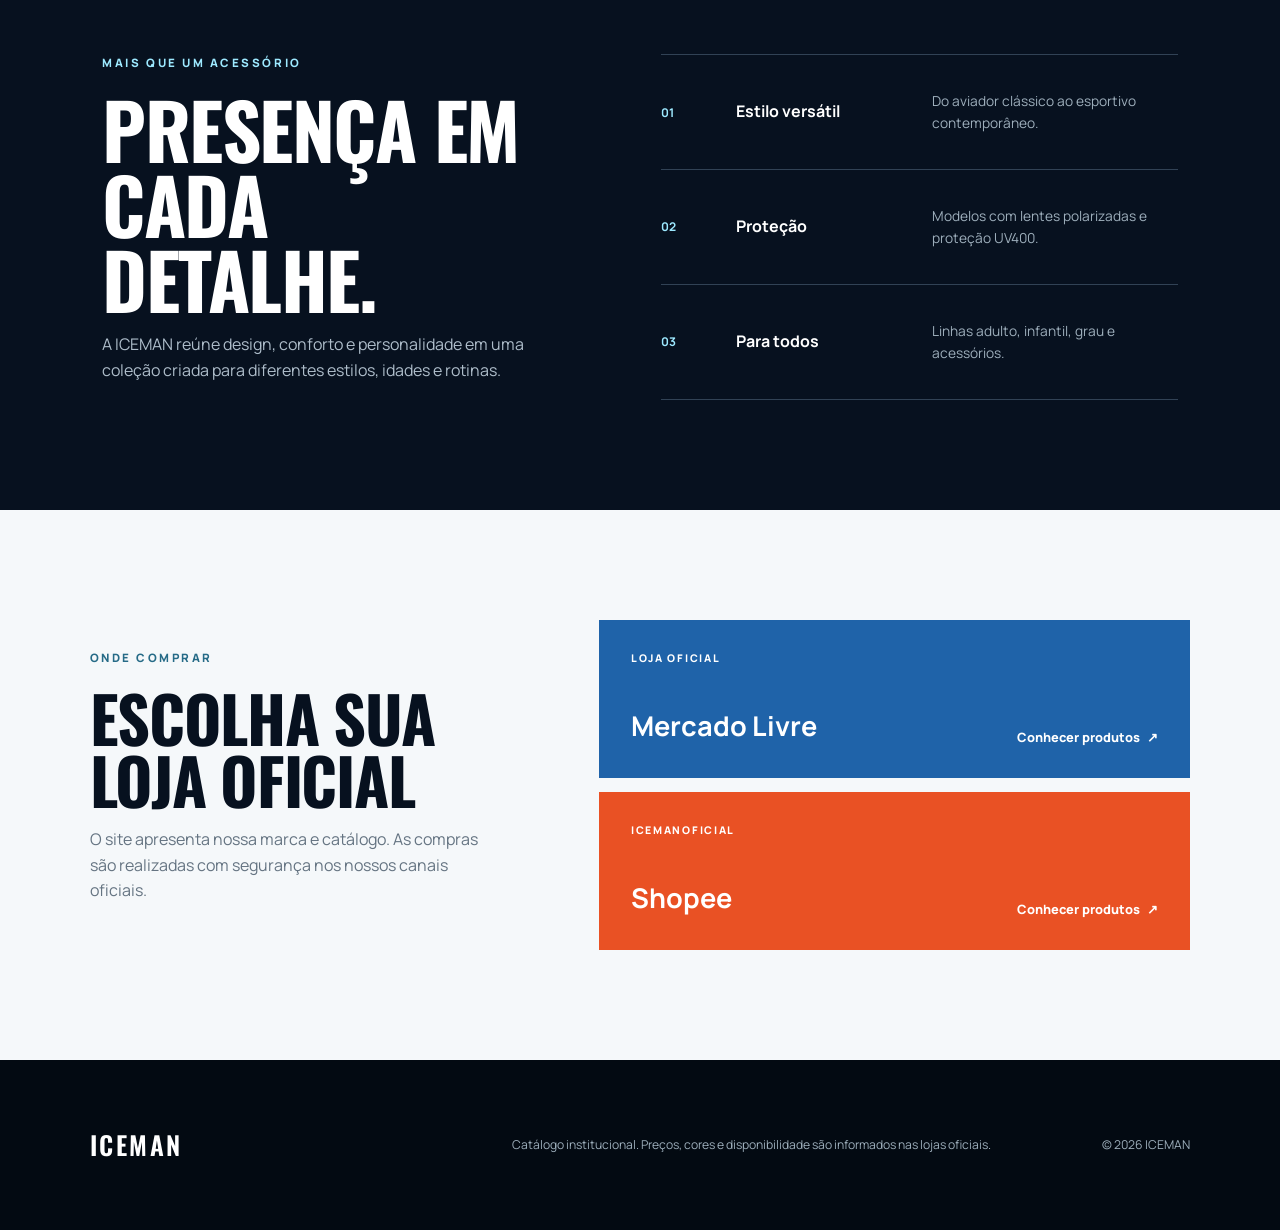
==== commit 1f86c157: "Ajustar destaque para celulares" ====
--- a/index.html
+++ b/index.html
@@ -31,6 +31,7 @@
   <main>
     <section class="hero" aria-labelledby="hero-title">
       <img class="hero-image" src="hero-iceman-montanhas-v2.png" alt="Homem usando óculos ICEMAN diante de uma paisagem de montanhas">
+      <img class="hero-mobile-logo" src="favicon.jpeg" alt="ICEMAN">
       <div class="hero-overlay"></div>
       <div class="hero-content">
         <span class="eyebrow">DESIGN • CONFORTO • PERSONALIDADE</span>
--- a/enhancements.css
+++ b/enhancements.css
@@ -1,11 +1,12 @@
 .hero-image{object-position:center center}
+.hero-mobile-logo{display:none}
 .hero-overlay{background:linear-gradient(0deg,rgba(3,10,18,.68) 0%,rgba(3,10,18,.12) 28%,rgba(3,10,18,.03) 68%,rgba(3,10,18,.28) 100%)}
 .hero-content{display:none}
 .photo-art,.photo-art img{background:#fff}
 .color-item{cursor:pointer;transition:border-color .18s ease,box-shadow .18s ease,transform .18s ease}
 .color-item:hover,.color-item:focus-visible,.color-item.active{border-color:#27708b;box-shadow:0 0 0 2px rgba(39,112,139,.14);transform:translateY(-1px)}
 @media(max-width:900px){.hero{min-height:620px;height:72vh}.hero-image{object-position:64% center}.hero-overlay{background:linear-gradient(0deg,rgba(3,10,18,.76),rgba(3,10,18,.04) 55%,rgba(3,10,18,.3))}}
-@media(max-width:590px){.hero{min-height:540px}.hero-image{object-position:68% center}}
+@media(max-width:590px){.hero{height:auto;min-height:0;padding:110px 24px 110px;display:grid;place-items:center;background:#fff}.hero-image,.hero-overlay{display:none}.hero-mobile-logo{display:block;width:min(78vw,330px);height:auto;object-fit:contain}.hero-foot{background:#07111f;color:#dce7ef;gap:4px;padding:12px 20px;font-size:.65rem;line-height:1.4}.hero-foot span{width:auto;flex:1 1 100%;text-align:center}}
 .product-grid{grid-template-columns:repeat(5,minmax(0,1fr))}
 .card-art{height:180px}
 .card-copy{padding:20px}
